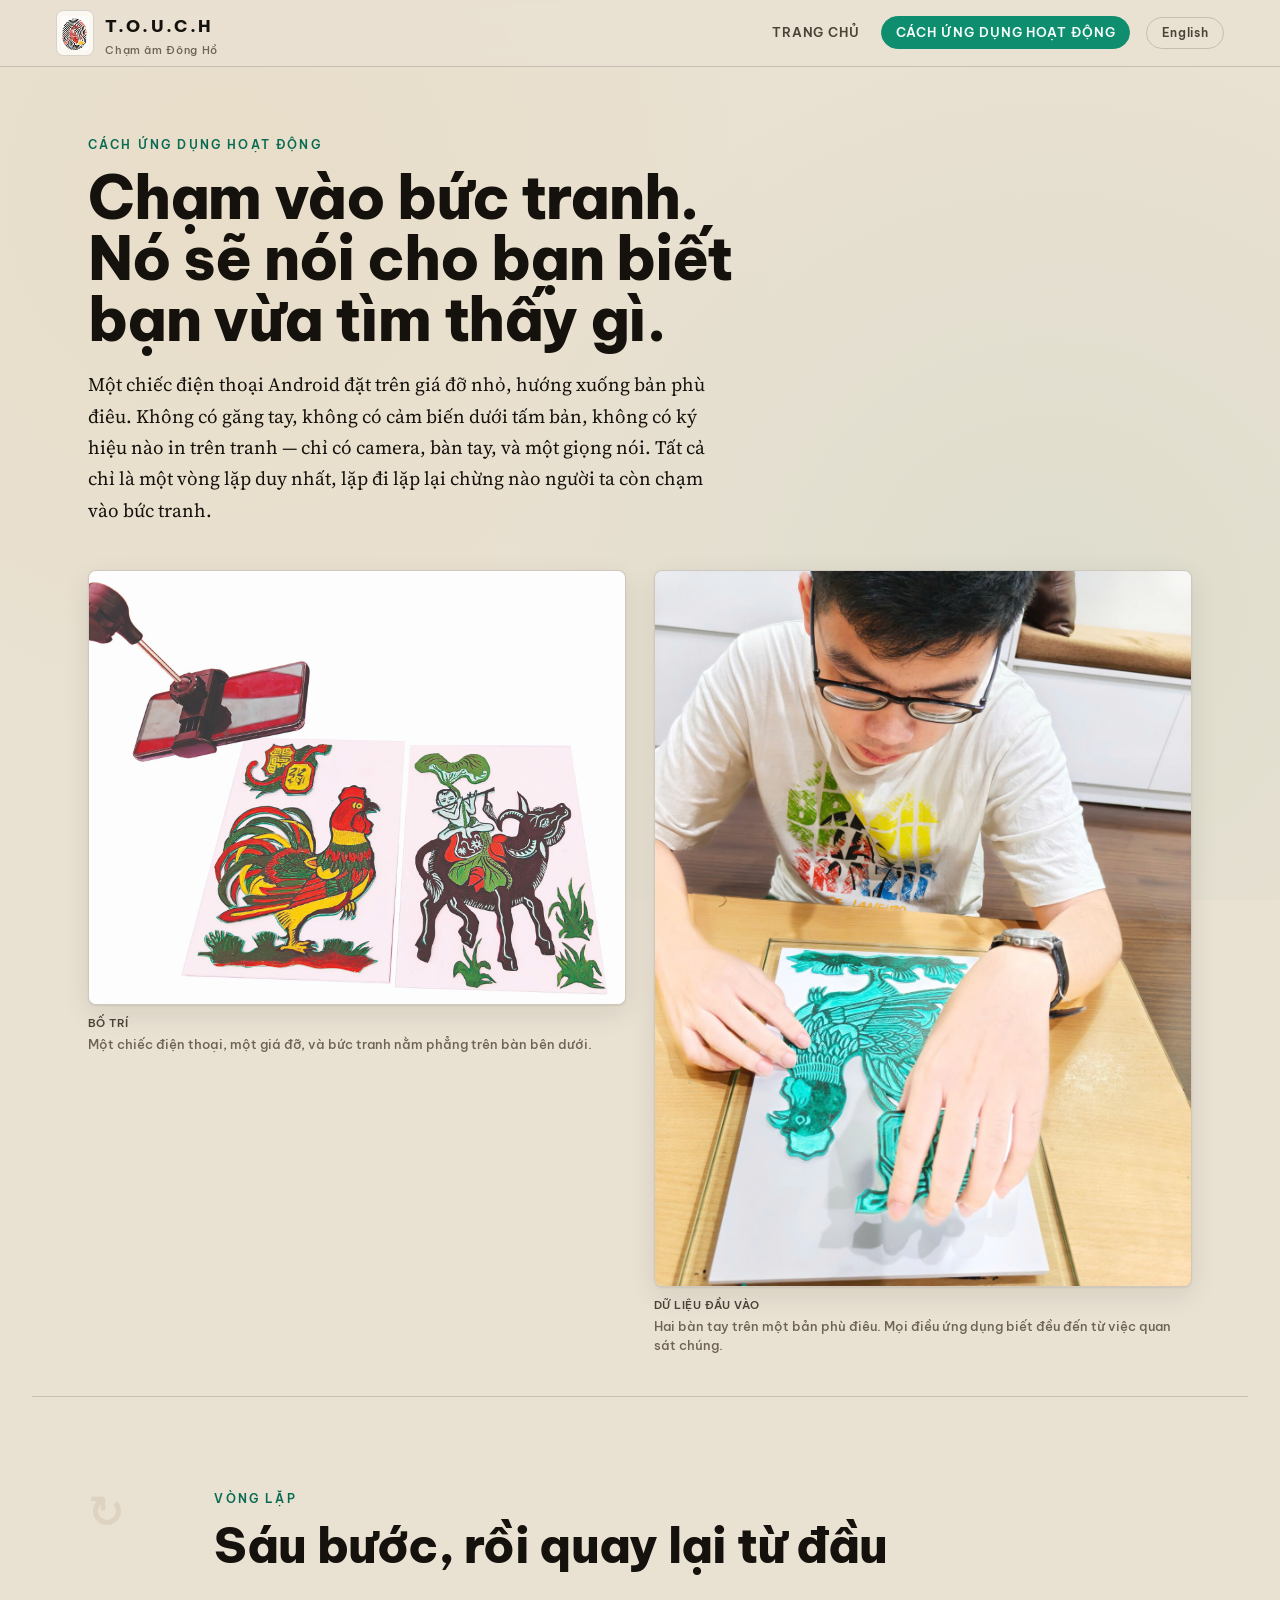
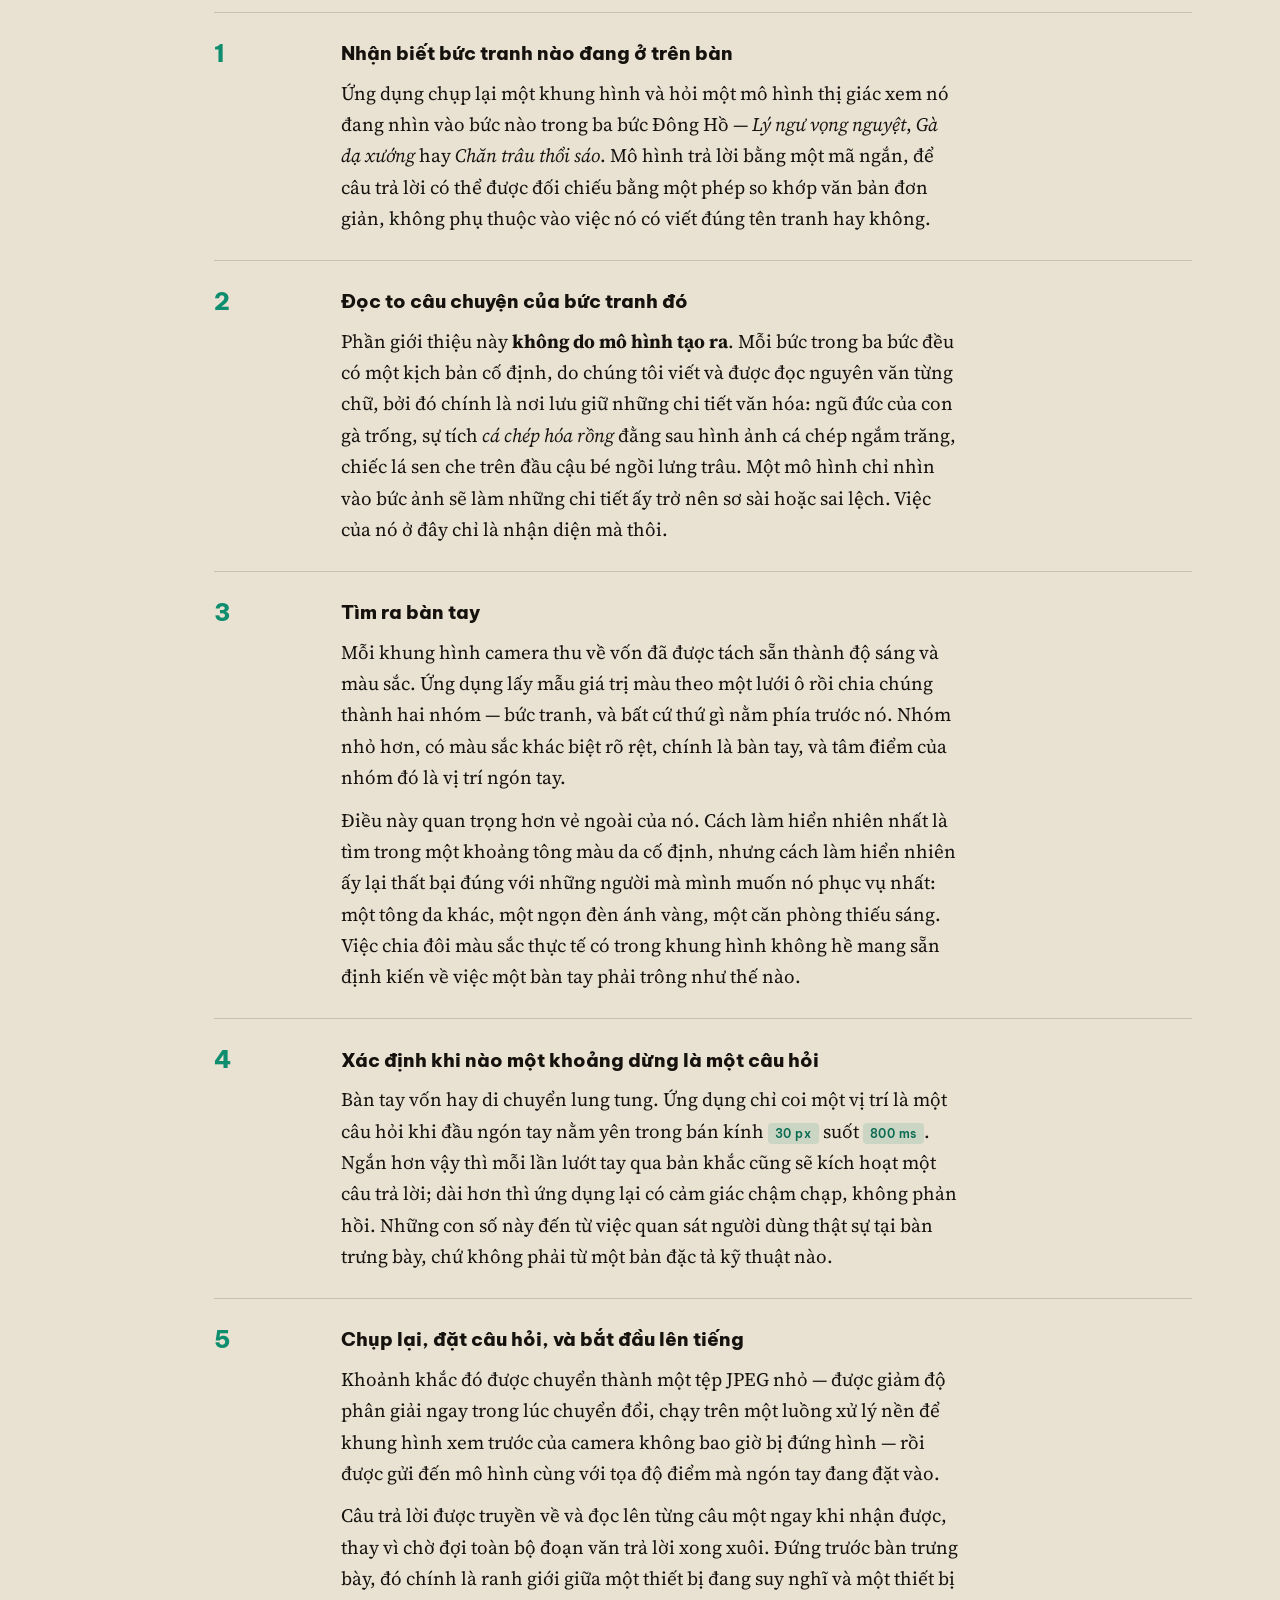
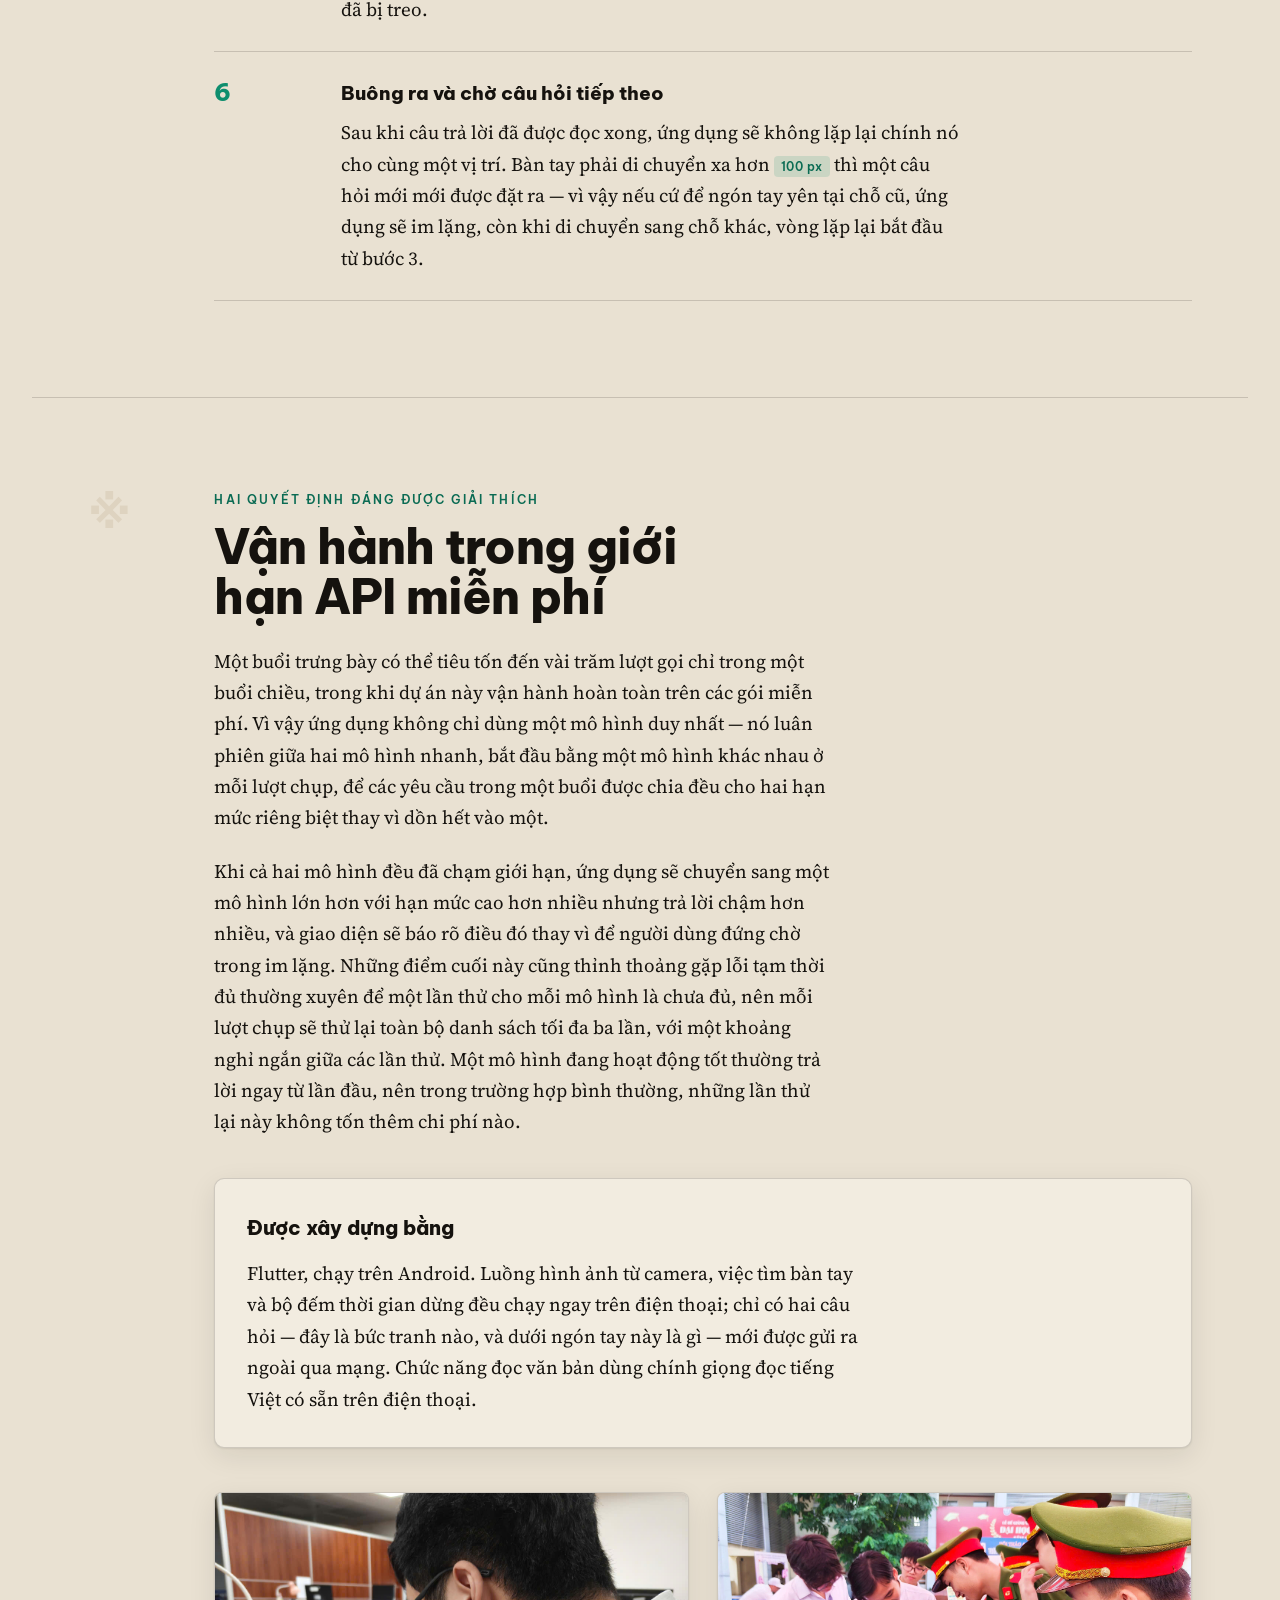
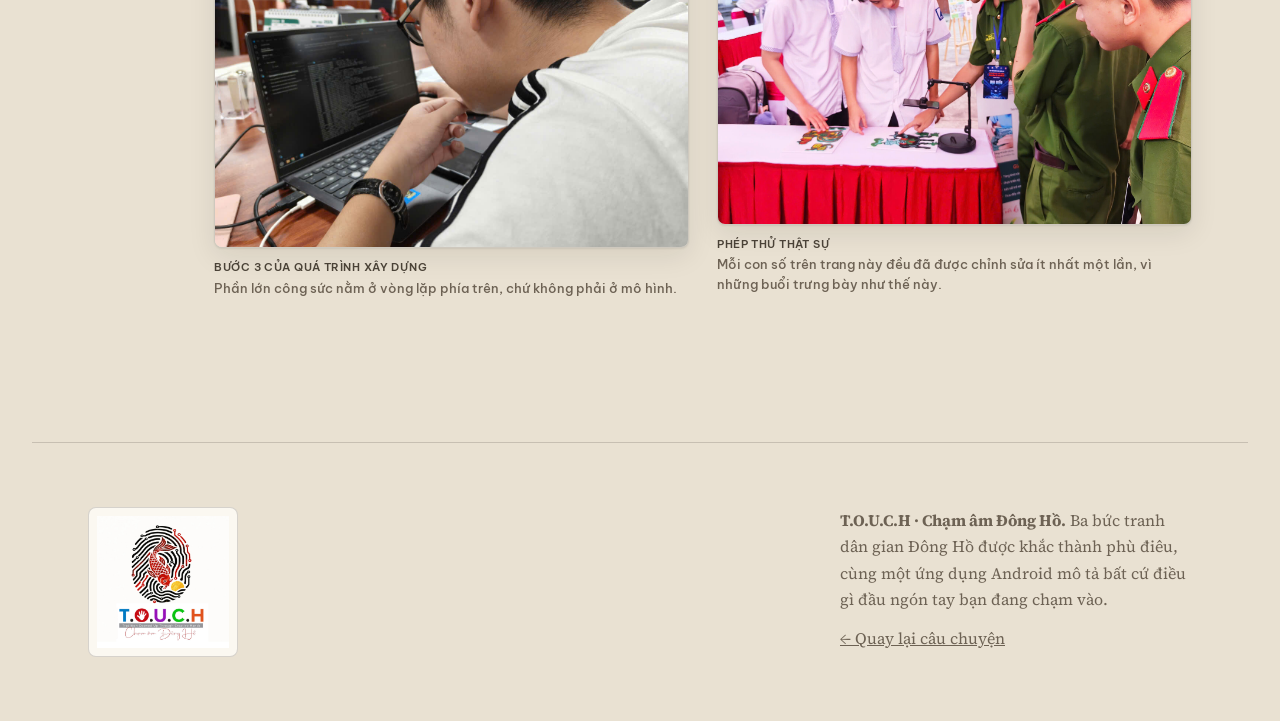
==== how-the-app-works-vi.html @ bf0dd8de "Add Vietnamese version with a language switcher Full Vietnamese translations of both pages (index-vi" ====
<!DOCTYPE html>
<html lang="vi">
<head>
<meta charset="utf-8">
<meta name="viewport" content="width=device-width, initial-scale=1, viewport-fit=cover">
<title>Cách ứng dụng hoạt động</title>
<meta name="description" content="Vòng lặp đứng sau Chạm âm Đông Hồ: tìm bàn tay qua camera, nhận biết khi nào một khoảng dừng là một câu hỏi, và trả lời bằng giọng nói.">
<link rel="icon" href="images/logo-mark.jpg">
<link rel="alternate" hreflang="en" href="how-the-app-works.html">
<link rel="alternate" hreflang="vi" href="how-the-app-works-vi.html">
<link rel="preconnect" href="https://fonts.googleapis.com">
<link rel="preconnect" href="https://fonts.gstatic.com" crossorigin>
<link rel="stylesheet" href="https://fonts.googleapis.com/css2?family=Be+Vietnam+Pro:wght@400;500;600;800&family=Source+Serif+4:opsz,wght@8..60,400;8..60,600&display=swap">
<link rel="stylesheet" href="style.css">
</head>
<body>

<header class="topbar">
  <a class="brand" href="index-vi.html">
    <img src="images/logo-mark.jpg" alt="Logo T.O.U.C.H: hình con cá chép vẽ trong một dấu vân tay">
    <span>
      <span class="brand-name">T.O.U.C.H</span>
      <span class="brand-sub">Chạm âm Đông Hồ</span>
    </span>
  </a>
  <nav class="nav" aria-label="Chính">
    <a href="index-vi.html">Trang chủ</a>
    <a href="how-the-app-works-vi.html" aria-current="page">Cách ứng dụng hoạt động</a>
  </nav>
  <a class="lang-switch" href="how-the-app-works.html" hreflang="en" lang="en">English</a>
</header>

<main>

  <section class="page-head wrap">
    <p class="eyebrow">Cách ứng dụng hoạt động</p>
    <h1>Chạm vào bức tranh. Nó sẽ nói cho bạn biết bạn vừa tìm thấy gì.</h1>
    <div class="prose">
      <p>
        Một chiếc điện thoại Android đặt trên giá đỡ nhỏ, hướng xuống bản phù điêu. Không có găng
        tay, không có cảm biến dưới tấm bản, không có ký hiệu nào in trên tranh — chỉ có camera,
        bàn tay, và một giọng nói. Tất cả chỉ là một vòng lặp duy nhất, lặp đi lặp lại chừng nào
        người ta còn chạm vào bức tranh.
      </p>
    </div>

    <div class="plates plates-2">
      <figure>
        <img src="images/endproduct-1.jpg" alt="Hai bản phù điêu trên bàn, cùng một chiếc điện thoại gắn trên giá đỡ hướng xuống">
        <figcaption><b>Bố trí</b>Một chiếc điện thoại, một giá đỡ, và bức tranh nằm phẳng trên bàn bên dưới.</figcaption>
      </figure>
      <figure>
        <img src="images/step2-2.jpg" alt="Hai bàn tay đặt lên bản phù điêu con gà đã hoàn thiện">
        <figcaption><b>Dữ liệu đầu vào</b>Hai bàn tay trên một bản phù điêu. Mọi điều ứng dụng biết đều đến từ việc quan sát chúng.</figcaption>
      </figure>
    </div>
  </section>

  <section class="chapter wrap">
    <div class="chapter-head">
      <div class="chapter-num">↻</div>
      <div>
        <p class="eyebrow">Vòng lặp</p>
        <h2>Sáu bước, rồi quay lại từ đầu</h2>

        <div class="loop">

          <div class="loop-step">
            <div class="loop-n">1</div>
            <div>
              <h3>Nhận biết bức tranh nào đang ở trên bàn</h3>
              <p>
                Ứng dụng chụp lại một khung hình và hỏi một mô hình thị giác xem nó đang nhìn vào
                bức nào trong ba bức Đông Hồ — <em>Lý ngư vọng nguyệt</em>, <em>Gà dạ xướng</em>
                hay <em>Chăn trâu thổi sáo</em>. Mô hình trả lời bằng một mã ngắn, để câu trả lời
                có thể được đối chiếu bằng một phép so khớp văn bản đơn giản, không phụ thuộc vào
                việc nó có viết đúng tên tranh hay không.
              </p>
            </div>
          </div>

          <div class="loop-step">
            <div class="loop-n">2</div>
            <div>
              <h3>Đọc to câu chuyện của bức tranh đó</h3>
              <p>
                Phần giới thiệu này <strong>không do mô hình tạo ra</strong>. Mỗi bức trong ba bức
                đều có một kịch bản cố định, do chúng tôi viết và được đọc nguyên văn từng chữ, bởi
                đó chính là nơi lưu giữ những chi tiết văn hóa: ngũ đức của con gà trống, sự tích
                <em>cá chép hóa rồng</em> đằng sau hình ảnh cá chép ngắm trăng, chiếc lá sen che
                trên đầu cậu bé ngồi lưng trâu. Một mô hình chỉ nhìn vào bức ảnh sẽ làm những chi
                tiết ấy trở nên sơ sài hoặc sai lệch. Việc của nó ở đây chỉ là nhận diện mà thôi.
              </p>
            </div>
          </div>

          <div class="loop-step">
            <div class="loop-n">3</div>
            <div>
              <h3>Tìm ra bàn tay</h3>
              <p>
                Mỗi khung hình camera thu về vốn đã được tách sẵn thành độ sáng và màu sắc. Ứng
                dụng lấy mẫu giá trị màu theo một lưới ô rồi chia chúng thành hai nhóm — bức tranh,
                và bất cứ thứ gì nằm phía trước nó. Nhóm nhỏ hơn, có màu sắc khác biệt rõ rệt,
                chính là bàn tay, và tâm điểm của nhóm đó là vị trí ngón tay.
              </p>
              <p>
                Điều này quan trọng hơn vẻ ngoài của nó. Cách làm hiển nhiên nhất là tìm trong một
                khoảng tông màu da cố định, nhưng cách làm hiển nhiên ấy lại thất bại đúng với
                những người mà mình muốn nó phục vụ nhất: một tông da khác, một ngọn đèn ánh vàng,
                một căn phòng thiếu sáng. Việc chia đôi màu sắc thực tế có trong khung hình không
                hề mang sẵn định kiến về việc một bàn tay phải trông như thế nào.
              </p>
            </div>
          </div>

          <div class="loop-step">
            <div class="loop-n">4</div>
            <div>
              <h3>Xác định khi nào một khoảng dừng là một câu hỏi</h3>
              <p>
                Bàn tay vốn hay di chuyển lung tung. Ứng dụng chỉ coi một vị trí là một câu hỏi khi
                đầu ngón tay nằm yên trong bán kính <span class="spec">30 px</span> suốt
                <span class="spec">800 ms</span>. Ngắn hơn vậy thì mỗi lần lướt tay qua bản khắc
                cũng sẽ kích hoạt một câu trả lời; dài hơn thì ứng dụng lại có cảm giác chậm chạp,
                không phản hồi. Những con số này đến từ việc quan sát người dùng thật sự tại bàn
                trưng bày, chứ không phải từ một bản đặc tả kỹ thuật nào.
              </p>
            </div>
          </div>

          <div class="loop-step">
            <div class="loop-n">5</div>
            <div>
              <h3>Chụp lại, đặt câu hỏi, và bắt đầu lên tiếng</h3>
              <p>
                Khoảnh khắc đó được chuyển thành một tệp JPEG nhỏ — được giảm độ phân giải ngay
                trong lúc chuyển đổi, chạy trên một luồng xử lý nền để khung hình xem trước của
                camera không bao giờ bị đứng hình — rồi được gửi đến mô hình cùng với tọa độ điểm
                mà ngón tay đang đặt vào.
              </p>
              <p>
                Câu trả lời được truyền về và đọc lên từng câu một ngay khi nhận được, thay vì chờ
                đợi toàn bộ đoạn văn trả lời xong xuôi. Đứng trước bàn trưng bày, đó chính là ranh
                giới giữa một thiết bị đang suy nghĩ và một thiết bị đã bị treo.
              </p>
            </div>
          </div>

          <div class="loop-step">
            <div class="loop-n">6</div>
            <div>
              <h3>Buông ra và chờ câu hỏi tiếp theo</h3>
              <p>
                Sau khi câu trả lời đã được đọc xong, ứng dụng sẽ không lặp lại chính nó cho cùng
                một vị trí. Bàn tay phải di chuyển xa hơn <span class="spec">100 px</span> thì một
                câu hỏi mới mới được đặt ra — vì vậy nếu cứ để ngón tay yên tại chỗ cũ, ứng dụng sẽ
                im lặng, còn khi di chuyển sang chỗ khác, vòng lặp lại bắt đầu từ bước 3.
              </p>
            </div>
          </div>

        </div>
      </div>
    </div>
  </section>

  <section class="chapter wrap">
    <div class="chapter-head">
      <div class="chapter-num">※</div>
      <div>
        <p class="eyebrow">Hai quyết định đáng được giải thích</p>
        <h2>Vận hành trong giới hạn API miễn phí</h2>

        <div class="prose">
          <p>
            Một buổi trưng bày có thể tiêu tốn đến vài trăm lượt gọi chỉ trong một buổi chiều,
            trong khi dự án này vận hành hoàn toàn trên các gói miễn phí. Vì vậy ứng dụng không chỉ
            dùng một mô hình duy nhất — nó luân phiên giữa hai mô hình nhanh, bắt đầu bằng một mô
            hình khác nhau ở mỗi lượt chụp, để các yêu cầu trong một buổi được chia đều cho hai hạn
            mức riêng biệt thay vì dồn hết vào một.
          </p>
          <p>
            Khi cả hai mô hình đều đã chạm giới hạn, ứng dụng sẽ chuyển sang một mô hình lớn hơn
            với hạn mức cao hơn nhiều nhưng trả lời chậm hơn nhiều, và giao diện sẽ báo rõ điều đó
            thay vì để người dùng đứng chờ trong im lặng. Những điểm cuối này cũng thỉnh thoảng gặp
            lỗi tạm thời đủ thường xuyên để một lần thử cho mỗi mô hình là chưa đủ, nên mỗi lượt
            chụp sẽ thử lại toàn bộ danh sách tối đa ba lần, với một khoảng nghỉ ngắn giữa các lần
            thử. Một mô hình đang hoạt động tốt thường trả lời ngay từ lần đầu, nên trong trường
            hợp bình thường, những lần thử lại này không tốn thêm chi phí nào.
          </p>
        </div>

        <div class="card">
          <h3>Được xây dựng bằng</h3>
          <div class="prose">
            <p>
              Flutter, chạy trên Android. Luồng hình ảnh từ camera, việc tìm bàn tay và bộ đếm thời
              gian dừng đều chạy ngay trên điện thoại; chỉ có hai câu hỏi — đây là bức tranh nào, và
              dưới ngón tay này là gì — mới được gửi ra ngoài qua mạng. Chức năng đọc văn bản dùng
              chính giọng đọc tiếng Việt có sẵn trên điện thoại.
            </p>
          </div>
        </div>

        <div class="plates plates-2">
          <figure>
            <img src="images/coding.jpg" alt="Làm việc trên mã nguồn ứng dụng bằng máy tính xách tay">
            <figcaption><b>Bước 3 của quá trình xây dựng</b>Phần lớn công sức nằm ở vòng lặp phía trên, chứ không phải ở mô hình.</figcaption>
          </figure>
          <figure>
            <img src="images/endproduct-2.jpg" alt="Khách tham quan tại bàn trưng bày đang chỉ vào một bản phù điêu dưới giá đỡ điện thoại">
            <figcaption><b>Phép thử thật sự</b>Mỗi con số trên trang này đều đã được chỉnh sửa ít nhất một lần, vì những buổi trưng bày như thế này.</figcaption>
          </figure>
        </div>

      </div>
    </div>
  </section>

</main>

<footer class="foot wrap">
  <div class="foot-grid">
    <img src="images/logo-full.jpg" alt="T.O.U.C.H — Tradition Opened Up Through Creative Hands — Chạm âm Đông Hồ">
    <div>
      <p>
        <strong>T.O.U.C.H · Chạm âm Đông Hồ.</strong> Ba bức tranh dân gian Đông Hồ được khắc
        thành phù điêu, cùng một ứng dụng Android mô tả bất cứ điều gì đầu ngón tay bạn đang
        chạm vào.
      </p>
      <p>
        <a href="index-vi.html">← Quay lại câu chuyện</a>
      </p>
    </div>
  </div>
</footer>

</body>
</html>
---- style.css ----
/* T.O.U.C.H — Chạm âm Đông Hồ
   Palette taken from the materials of Đông Hồ printmaking: điệp (crushed
   seashell) paper, than lá tre (burnt bamboo-leaf black), sỏi son (red
   stone), hoa hòe (sophora yellow) — plus the lino green of the carving
   plates in the project's own photographs, which carries the accent. */

:root {
  color-scheme: light;

  --paper:      #e9e1d2;  /* giấy điệp */
  --paper-rais: #f2ece0;  /* raised surface, cards */
  --paper-deep: #ded3c0;  /* recessed, rules */
  --ink:        #15120e;  /* than lá tre */
  --ink-soft:   #4a4237;
  --muted:      #6d6254;
  --khac:       #0e8e6e;  /* carving-plate green — the accent */
  --khac-deep:  #0a6b53;
  --son:        #b3382b;  /* sỏi son */
  --hoe:        #ce9a1f;  /* hoa hòe */
  --rule:       rgba(21, 18, 14, .16);
  --shadow:     0 1px 2px rgba(21, 18, 14, .07), 0 8px 28px rgba(21, 18, 14, .09);

  --display: "Be Vietnam Pro", "Segoe UI", system-ui, sans-serif;
  --body: "Source Serif 4", Georgia, "Times New Roman", serif;

  --measure: 62ch;
  --gutter: clamp(1rem, 5vw, 3.5rem);
}

@media (prefers-color-scheme: dark) {
  :root:not([data-theme="light"]) {
    color-scheme: dark;
    --paper:      #16140f;
    --paper-rais: #211e17;
    --paper-deep: #3b3426;
    --ink:        #ece4d3;
    --ink-soft:   #c4bba8;
    --muted:      #9a9080;
    --khac:       #3fc59e;
    --khac-deep:  #6fdcbb;
    --son:        #e2705f;
    --hoe:        #e8bb4e;
    --rule:       rgba(236, 228, 211, .18);
    --shadow:     0 1px 2px rgba(0, 0, 0, .5), 0 10px 30px rgba(0, 0, 0, .45);
  }
}

:root[data-theme="dark"] {
  color-scheme: dark;
  --paper:      #16140f;
  --paper-rais: #211e17;
  --paper-deep: #3b3426;
  --ink:        #ece4d3;
  --ink-soft:   #c4bba8;
  --muted:      #9a9080;
  --khac:       #3fc59e;
  --khac-deep:  #6fdcbb;
  --son:        #e2705f;
  --hoe:        #e8bb4e;
  --rule:       rgba(236, 228, 211, .18);
  --shadow:     0 1px 2px rgba(0, 0, 0, .5), 0 10px 30px rgba(0, 0, 0, .45);
}

* { box-sizing: border-box; }

html { -webkit-text-size-adjust: 100%; scroll-behavior: smooth; }
@media (prefers-reduced-motion: reduce) {
  html { scroll-behavior: auto; }
  *, *::before, *::after { animation-duration: .01ms !important; transition-duration: .01ms !important; }
}

body {
  margin: 0;
  background: var(--paper);
  color: var(--ink);
  font: 400 1.1875rem/1.65 var(--body);
  /* faint speckle, the way điệp paper catches light */
  background-image:
    radial-gradient(circle at 18% 22%, rgba(206, 154, 31, .05), transparent 45%),
    radial-gradient(circle at 82% 68%, rgba(14, 142, 110, .05), transparent 48%);
  background-attachment: fixed;
}

img { max-width: 100%; display: block; }

a { color: inherit; }

:is(a, button, [tabindex]):focus-visible {
  outline: 2px solid var(--khac);
  outline-offset: 3px;
  border-radius: 2px;
}

/* ───────────────────────── top bar ───────────────────────── */

.topbar {
  position: sticky;
  top: env(safe-area-inset-top, 0px);
  z-index: 50;
  display: flex;
  align-items: center;
  gap: 1rem;
  flex-wrap: wrap;
  padding: .6rem var(--gutter);
  background: color-mix(in srgb, var(--paper) 88%, transparent);
  backdrop-filter: blur(10px);
  border-bottom: 1px solid var(--rule);
}

.brand {
  display: flex;
  align-items: center;
  gap: .7rem;
  text-decoration: none;
  margin-right: auto;
}

/* The mark is printed artwork on a pale ground, so it keeps its own white
   chip in both themes rather than disappearing into a dark page. */
.brand img {
  width: 38px;
  height: 46px;
  object-fit: contain;
  background: #fbf8f1;
  border: 1px solid var(--rule);
  border-radius: 7px;
  padding: 3px 4px;
}

.brand-name {
  font: 800 1.0625rem/1 var(--display);
  letter-spacing: .14em;
  color: var(--ink);
}

.brand-sub {
  display: block;
  margin-top: .25rem;
  font: 500 .6875rem/1 var(--display);
  letter-spacing: .06em;
  color: var(--muted);
}

.nav {
  display: flex;
  gap: .4rem;
  flex-wrap: wrap;
}

.nav a {
  font: 600 .8125rem/1 var(--display);
  letter-spacing: .07em;
  text-transform: uppercase;
  text-decoration: none;
  color: var(--ink-soft);
  padding: .55rem .85rem;
  border: 1px solid transparent;
  border-radius: 999px;
  transition: background-color .18s, color .18s, border-color .18s;
}

.nav a:hover { background: var(--paper-rais); border-color: var(--rule); color: var(--ink); }

.nav a[aria-current="page"] {
  background: var(--khac);
  border-color: var(--khac);
  color: #f6fffb;
}

:root[data-theme="dark"] .nav a[aria-current="page"],
:root:not([data-theme="light"]) .nav a[aria-current="page"] { color: #10251f; }

@media (prefers-color-scheme: light) {
  :root:not([data-theme="dark"]) .nav a[aria-current="page"] { color: #f6fffb; }
}

.lang-switch {
  font: 600 .75rem/1 var(--display);
  letter-spacing: .06em;
  text-decoration: none;
  color: var(--ink-soft);
  border: 1px solid var(--rule);
  border-radius: 999px;
  padding: .55rem .9rem;
  white-space: nowrap;
  transition: border-color .18s, color .18s, background-color .18s;
}

.lang-switch:hover { border-color: var(--khac); color: var(--khac-deep); background: var(--paper-rais); }

/* ───────────────────────── shell ───────────────────────── */

.wrap {
  max-width: 76rem;
  margin: 0 auto;
  padding-inline: var(--gutter);
}

.eyebrow {
  font: 600 .75rem/1 var(--display);
  letter-spacing: .18em;
  text-transform: uppercase;
  color: var(--khac-deep);
  margin: 0 0 1rem;
}

h1, h2, h3 { font-family: var(--display); text-wrap: balance; }

/* ───────────────────────── hero ───────────────────────── */

.hero { padding-block: clamp(2.5rem, 7vw, 5rem) clamp(2rem, 5vw, 3.5rem); }

.hero-grid {
  display: grid;
  grid-template-columns: minmax(0, 1fr) minmax(0, 24rem);
  gap: clamp(2rem, 5vw, 4rem);
  align-items: center;
}

.hero h1 {
  font-weight: 800;
  font-size: clamp(2.6rem, 8vw, 5rem);
  line-height: .98;
  letter-spacing: -.02em;
  margin: 0 0 1.1rem;
}

.hero h1 .fish { color: var(--son); }

.hero-tag {
  font: 600 .875rem/1.5 var(--display);
  letter-spacing: .1em;
  text-transform: uppercase;
  color: var(--muted);
  margin: 0 0 1.6rem;
}

.hero-lede {
  max-width: 34ch;
  font-size: 1.3125rem;
  line-height: 1.55;
  color: var(--ink-soft);
  margin: 0 0 1.8rem;
}

.hero-lede strong { color: var(--ink); font-weight: 600; }

.hero-links { display: flex; gap: .7rem; flex-wrap: wrap; }

.btn {
  font: 600 .8125rem/1 var(--display);
  letter-spacing: .08em;
  text-transform: uppercase;
  text-decoration: none;
  padding: .85rem 1.3rem;
  border-radius: 999px;
  border: 1px solid var(--ink);
  color: var(--ink);
  background: transparent;
  cursor: pointer;
  transition: background-color .18s, color .18s;
}

.btn:hover { background: var(--ink); color: var(--paper); }

.btn-solid { background: var(--khac); border-color: var(--khac); color: #f6fffb; }
.btn-solid:hover { background: var(--khac-deep); border-color: var(--khac-deep); color: #f6fffb; }

/* ─────────────────── pointing demo (hero) ─────────────────── */

.demo { margin: 0; }

.demo-plate {
  position: relative;
  background: #fbf8f1;
  border: 1px solid var(--rule);
  border-radius: 10px;
  box-shadow: var(--shadow);
  overflow: hidden;
  touch-action: pan-y;
  cursor: crosshair;
}

.demo-plate img { width: 100%; }

.fingertip {
  position: absolute;
  width: 112px;
  height: 112px;
  margin: -56px 0 0 -56px;
  border-radius: 50%;
  border: 2px solid var(--khac);
  background: radial-gradient(circle, rgba(14, 142, 110, .16), rgba(14, 142, 110, 0) 70%);
  pointer-events: none;
  opacity: 0;
  transition: opacity .2s;
}

.demo-plate.is-active .fingertip { opacity: 1; }

.demo-readout {
  margin-top: .75rem;
  border: 1px solid var(--rule);
  border-left: 3px solid var(--khac);
  border-radius: 8px;
  background: var(--paper-rais);
  padding: .9rem 1.05rem;
  min-height: 9.5rem;
}

.demo-label {
  font: 600 .6875rem/1 var(--display);
  letter-spacing: .16em;
  text-transform: uppercase;
  color: var(--khac-deep);
  margin: 0 0 .5rem;
}

.demo-vi { font-size: 1rem; line-height: 1.5; margin: 0 0 .4rem; }
.demo-en { font-size: .9375rem; line-height: 1.5; color: var(--muted); margin: 0; }

.demo-speak {
  margin-top: .75rem;
  font: 600 .6875rem/1 var(--display);
  letter-spacing: .1em;
  text-transform: uppercase;
  background: transparent;
  color: var(--ink-soft);
  border: 1px solid var(--rule);
  border-radius: 999px;
  padding: .5rem .9rem;
  cursor: pointer;
}

.demo-speak:hover { border-color: var(--khac); color: var(--khac-deep); }

/* ───────────────────────── chapters ───────────────────────── */

.chapter {
  padding-block: clamp(3rem, 8vw, 6rem);
  border-top: 1px solid var(--rule);
}

.chapter-head {
  display: grid;
  grid-template-columns: 5.5rem minmax(0, 1fr);
  gap: clamp(1rem, 3vw, 2.5rem);
  align-items: start;
}

.chapter-num {
  font: 800 2.75rem/.85 var(--display);
  color: var(--paper-deep);
  letter-spacing: -.03em;
  font-variant-numeric: tabular-nums;
}

.chapter h2 {
  font-weight: 800;
  font-size: clamp(1.9rem, 4.6vw, 3rem);
  line-height: 1.06;
  letter-spacing: -.015em;
  margin: 0 0 1.4rem;
  max-width: 20ch;
}

.prose { max-width: var(--measure); }
.prose > * { margin: 0; }
.prose > * + * { margin-top: 1.15em; }
.prose strong { font-weight: 600; }

.prose .vi {
  font-family: var(--display);
  font-weight: 500;
  font-size: .9375rem;
  color: var(--muted);
  letter-spacing: .01em;
}

.pull {
  border-left: 3px solid var(--son);
  padding-left: 1.2rem;
  font-size: 1.3125rem;
  line-height: 1.45;
  color: var(--ink);
}

.pull cite {
  display: block;
  margin-top: .6rem;
  font: 600 .75rem/1.4 var(--display);
  letter-spacing: .12em;
  text-transform: uppercase;
  color: var(--muted);
  font-style: normal;
}

/* ───────────────────────── figures ───────────────────────── */

.plates {
  display: grid;
  gap: clamp(1rem, 2.5vw, 1.75rem);
  margin: clamp(1.75rem, 4vw, 2.75rem) 0 0;
}

.plates-2 { grid-template-columns: repeat(2, minmax(0, 1fr)); }
.plates-3 { grid-template-columns: repeat(3, minmax(0, 1fr)); }

figure { margin: 0; }

figure img {
  width: 100%;
  border-radius: 8px;
  border: 1px solid var(--rule);
  background: var(--paper-rais);
  box-shadow: var(--shadow);
}

figcaption {
  margin-top: .65rem;
  font: 500 .8125rem/1.5 var(--display);
  color: var(--muted);
}

figcaption b {
  font-weight: 600;
  color: var(--ink-soft);
  letter-spacing: .04em;
  text-transform: uppercase;
  font-size: .6875rem;
  display: block;
  margin-bottom: .2rem;
}

.ph { position: relative; }

.ph::after {
  content: "Ảnh tạm · placeholder";
  position: absolute;
  top: .7rem;
  left: .7rem;
  font: 600 .625rem/1 var(--display);
  letter-spacing: .12em;
  text-transform: uppercase;
  background: var(--hoe);
  color: #211a04;
  padding: .45rem .6rem;
  border-radius: 4px;
}

/* ───────────────────────── steps ───────────────────────── */

.steps {
  display: grid;
  gap: clamp(2rem, 5vw, 3.25rem);
  margin-top: clamp(2rem, 5vw, 3rem);
  counter-reset: step;
}

.step {
  display: grid;
  grid-template-columns: 5.5rem minmax(0, 1fr);
  gap: clamp(1rem, 3vw, 2.5rem);
  align-items: start;
}

.step-tag {
  font: 600 .6875rem/1.4 var(--display);
  letter-spacing: .14em;
  text-transform: uppercase;
  color: var(--khac-deep);
  padding-top: .45rem;
  border-top: 2px solid var(--khac);
}

.step h3 {
  font-weight: 800;
  font-size: 1.5rem;
  line-height: 1.15;
  margin: 0 0 .8rem;
}

/* ───────────────────────── note card ───────────────────────── */

.card {
  margin-top: clamp(1.75rem, 4vw, 2.5rem);
  background: var(--paper-rais);
  border: 1px solid var(--rule);
  border-radius: 10px;
  padding: clamp(1.25rem, 3vw, 2rem);
  box-shadow: var(--shadow);
}

.card h3 {
  font-weight: 800;
  font-size: 1.25rem;
  margin: 0 0 .9rem;
}

.card-flag {
  display: inline-block;
  font: 600 .625rem/1 var(--display);
  letter-spacing: .14em;
  text-transform: uppercase;
  color: #211a04;
  background: var(--hoe);
  padding: .4rem .6rem;
  border-radius: 4px;
  margin-bottom: 1rem;
}

/* ───────────────────────── how it works ───────────────────────── */

.page-head { padding-block: clamp(2.5rem, 7vw, 4.5rem) clamp(1.5rem, 4vw, 2.5rem); }

.page-head h1 {
  font-weight: 800;
  font-size: clamp(2.2rem, 6.5vw, 3.75rem);
  line-height: 1.02;
  letter-spacing: -.02em;
  margin: 0 0 1.2rem;
  max-width: 18ch;
}

.loop { display: grid; gap: 0; margin-top: clamp(1.5rem, 4vw, 2.5rem); }

.loop-step {
  display: grid;
  grid-template-columns: 5.5rem minmax(0, 1fr);
  gap: clamp(1rem, 3vw, 2.5rem);
  padding-block: 1.6rem;
  border-top: 1px solid var(--rule);
}

.loop-step:last-child { border-bottom: 1px solid var(--rule); }

.loop-n {
  font: 800 1.5rem/1 var(--display);
  color: var(--khac);
  font-variant-numeric: tabular-nums;
  padding-top: .15rem;
}

.loop-step h3 { font-weight: 800; font-size: 1.1875rem; margin: 0 0 .5rem; }
.loop-step p { margin: 0; max-width: var(--measure); }
.loop-step p + p { margin-top: .7rem; }

.spec {
  display: inline-block;
  font: 600 .75rem/1 var(--display);
  letter-spacing: .04em;
  color: var(--khac-deep);
  background: color-mix(in srgb, var(--khac) 14%, transparent);
  border-radius: 4px;
  padding: .3rem .45rem;
  white-space: nowrap;
}

/* ───────────────────────── footer ───────────────────────── */

.foot {
  border-top: 1px solid var(--rule);
  padding-block: clamp(2.5rem, 6vw, 4rem);
  margin-top: clamp(2rem, 5vw, 3rem);
}

.foot-grid {
  display: flex;
  gap: 2rem;
  flex-wrap: wrap;
  align-items: flex-start;
  justify-content: space-between;
}

.foot img {
  width: 150px;
  background: #fbf8f1;
  border: 1px solid var(--rule);
  border-radius: 8px;
  padding: .5rem;
}

.foot p {
  margin: 0;
  max-width: 44ch;
  font-size: 1rem;
  color: var(--muted);
}

.foot p + p { margin-top: .8rem; }

/* ───────────────────────── narrow ───────────────────────── */

@media (max-width: 900px) {
  .hero-grid { grid-template-columns: minmax(0, 1fr); }
  .plates-3 { grid-template-columns: repeat(2, minmax(0, 1fr)); }
}

@media (max-width: 640px) {
  body { font-size: 1.0625rem; }
  .chapter-head, .step, .loop-step { grid-template-columns: minmax(0, 1fr); gap: .9rem; }
  .chapter-num { font-size: 2rem; }
  .step-tag { display: inline-block; }
  .plates-2, .plates-3 { grid-template-columns: minmax(0, 1fr); }
  .brand-sub { display: none; }
  .nav a { padding: .5rem .7rem; font-size: .75rem; }
  .lang-switch { padding: .5rem .7rem; font-size: .75rem; }
}
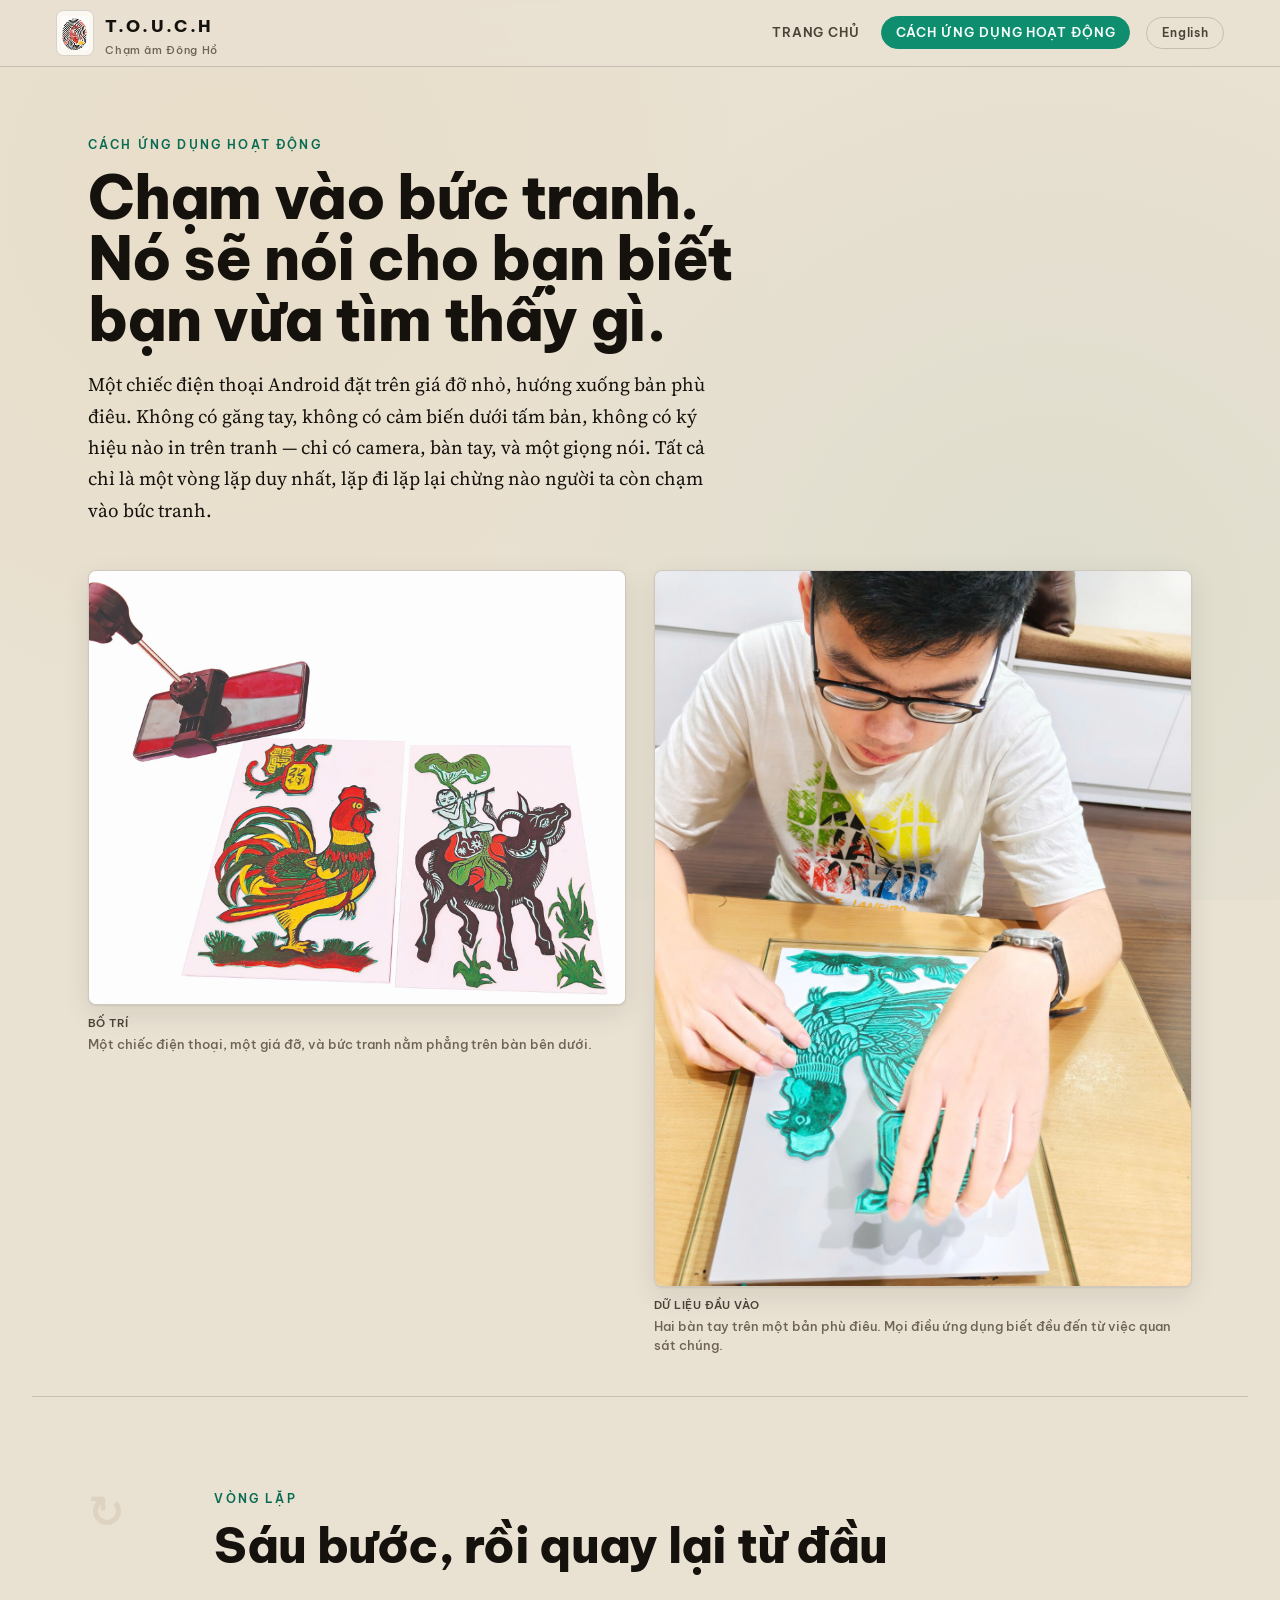
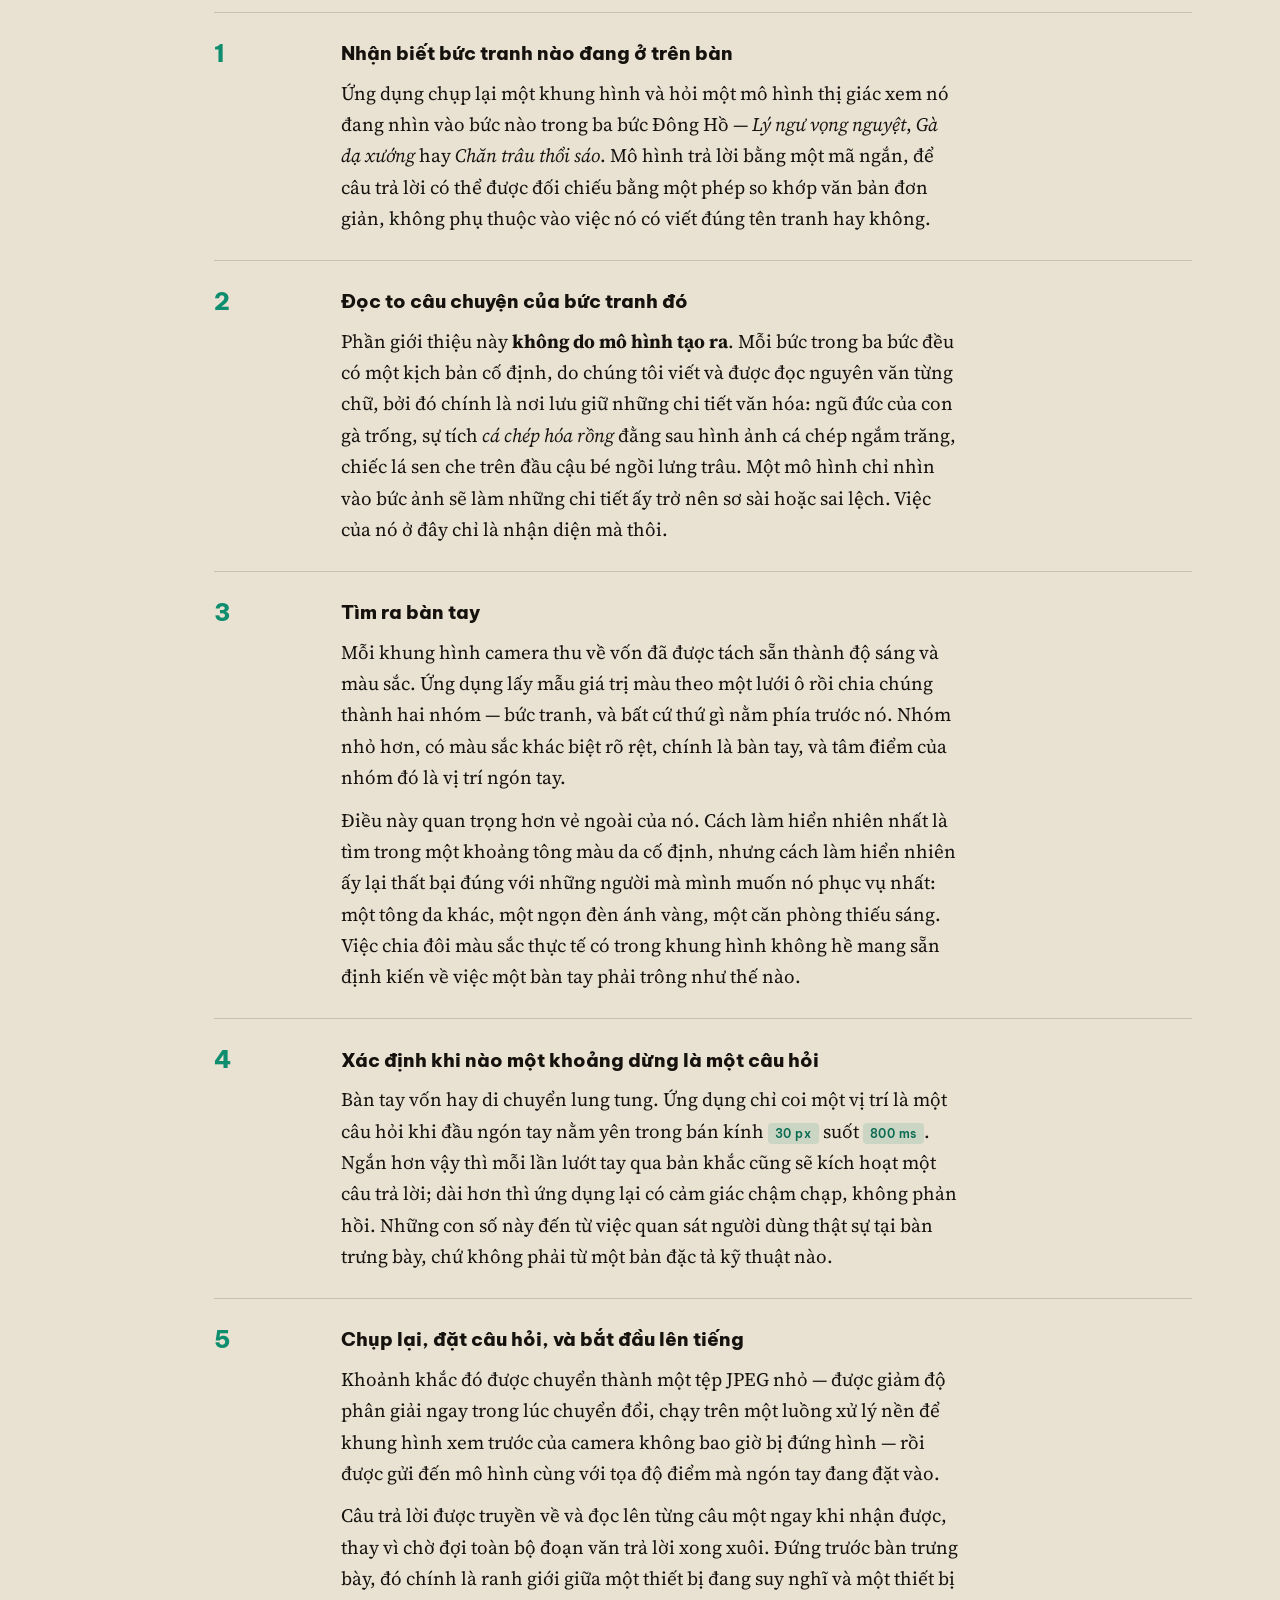
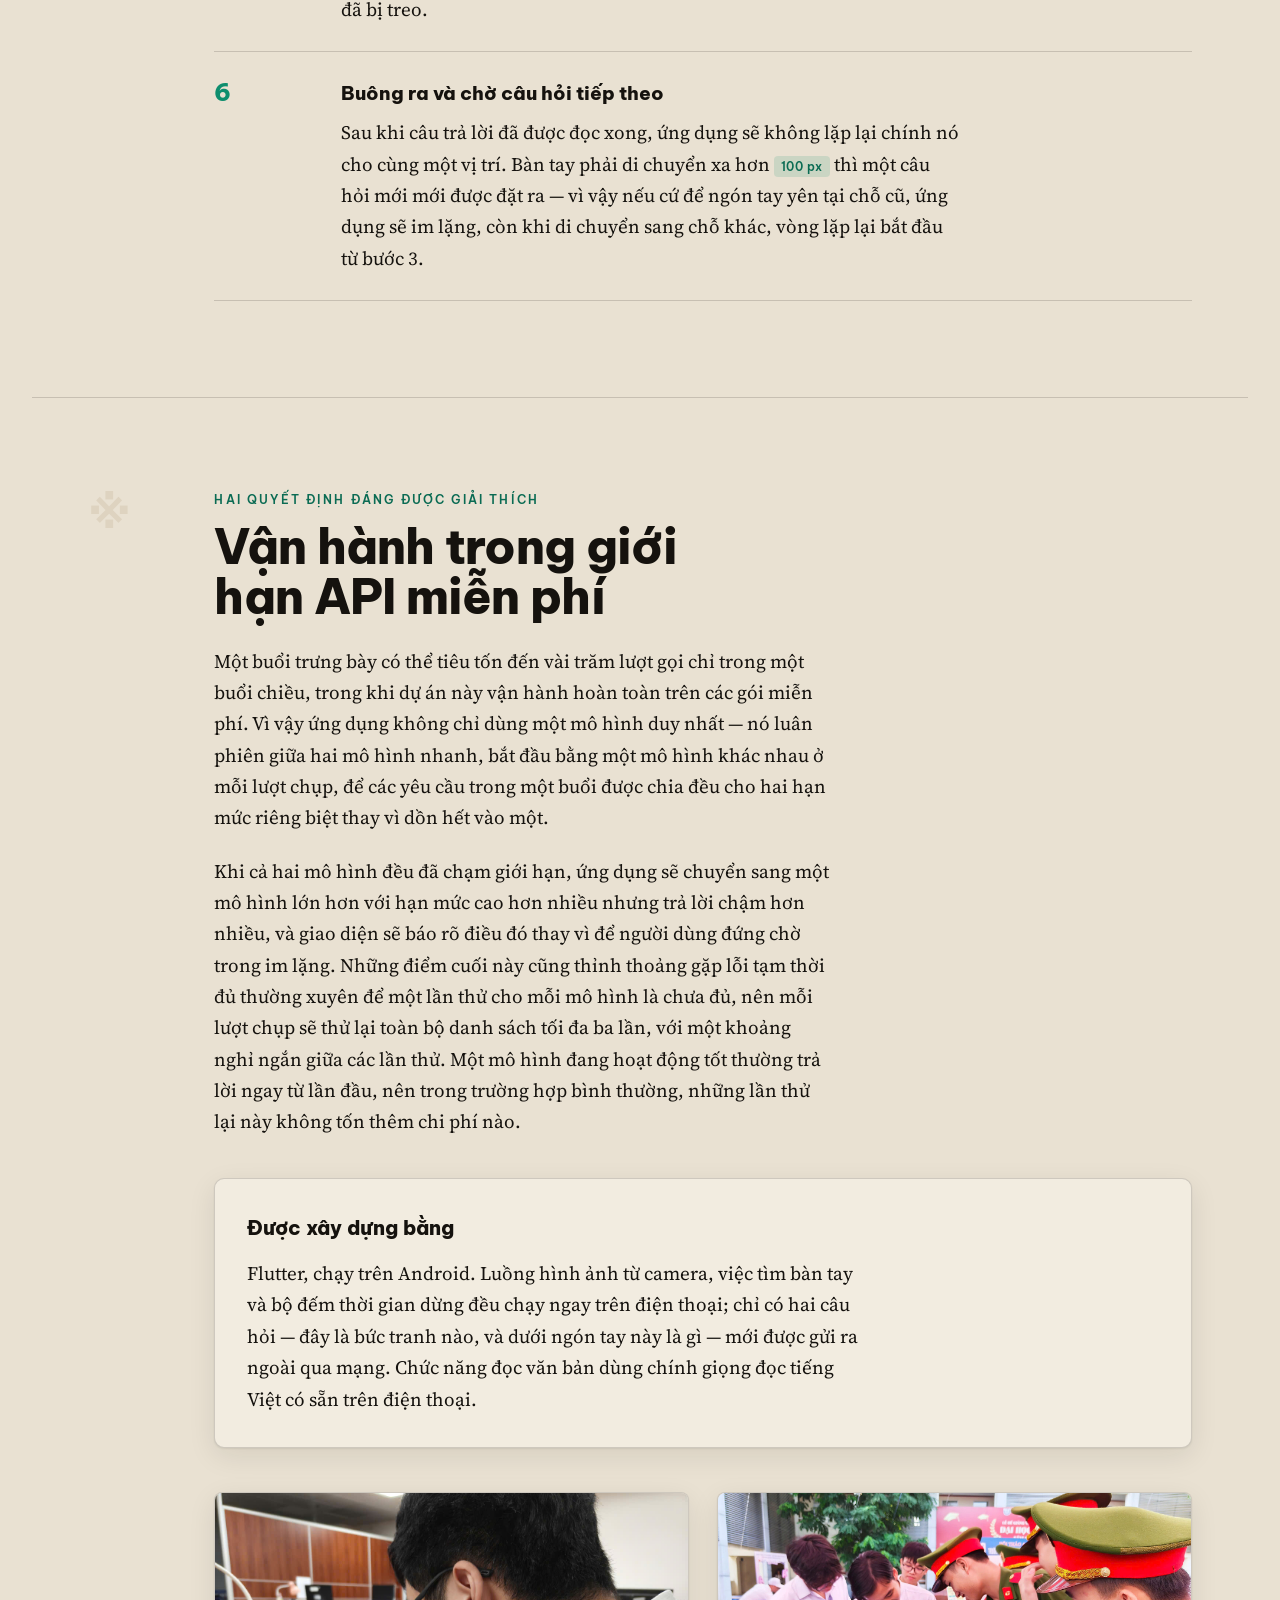
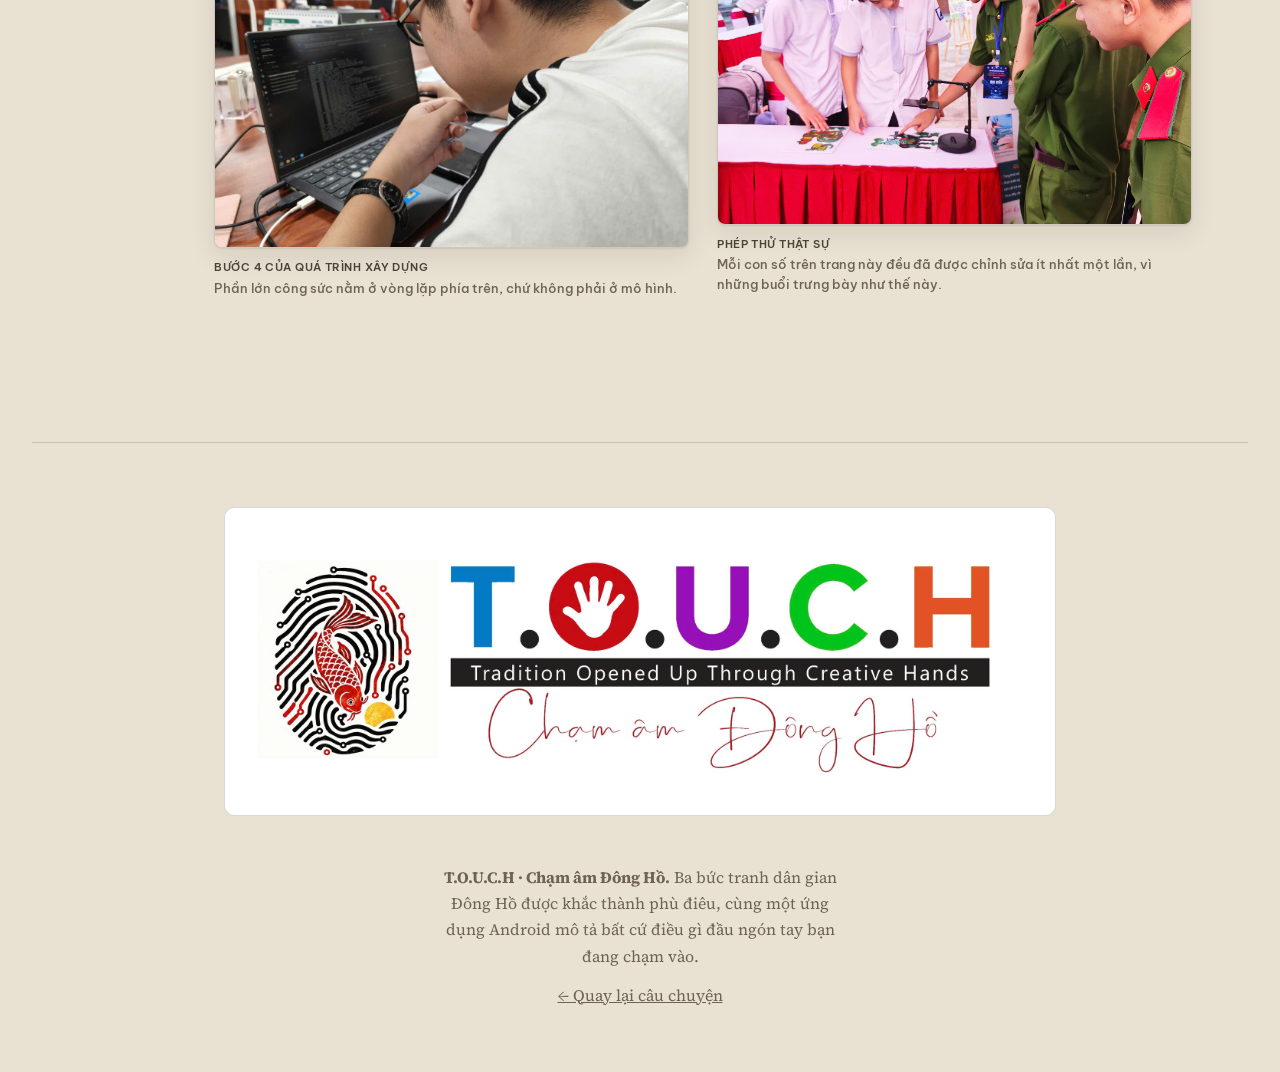
==== commit 1d91c05c: "Add painting step, the carp painting, and the banner footer Painting gets its own step (Step 3) with" ====
--- a/how-the-app-works-vi.html
+++ b/how-the-app-works-vi.html
@@ -206,7 +206,7 @@
         <div class="plates plates-2">
           <figure>
             <img src="images/coding.jpg" alt="Làm việc trên mã nguồn ứng dụng bằng máy tính xách tay">
-            <figcaption><b>Bước 3 của quá trình xây dựng</b>Phần lớn công sức nằm ở vòng lặp phía trên, chứ không phải ở mô hình.</figcaption>
+            <figcaption><b>Bước 4 của quá trình xây dựng</b>Phần lớn công sức nằm ở vòng lặp phía trên, chứ không phải ở mô hình.</figcaption>
           </figure>
           <figure>
             <img src="images/endproduct-2.jpg" alt="Khách tham quan tại bàn trưng bày đang chỉ vào một bản phù điêu dưới giá đỡ điện thoại">
@@ -221,8 +221,8 @@
 </main>
 
 <footer class="foot wrap">
+  <img class="foot-banner" src="images/banner.jpg" alt="T.O.U.C.H — Tradition Opened Up Through Creative Hands — Chạm âm Đông Hồ">
   <div class="foot-grid">
-    <img src="images/logo-full.jpg" alt="T.O.U.C.H — Tradition Opened Up Through Creative Hands — Chạm âm Đông Hồ">
     <div>
       <p>
         <strong>T.O.U.C.H · Chạm âm Đông Hồ.</strong> Ba bức tranh dân gian Đông Hồ được khắc
--- a/style.css
+++ b/style.css
@@ -566,23 +566,25 @@
 
 .foot-grid {
   display: flex;
-  gap: 2rem;
-  flex-wrap: wrap;
-  align-items: flex-start;
-  justify-content: space-between;
-}
-
-.foot img {
-  width: 150px;
-  background: #fbf8f1;
-  border: 1px solid var(--rule);
-  border-radius: 8px;
-  padding: .5rem;
+  justify-content: center;
+  text-align: center;
+}
+
+/* The banner is printed artwork on white, so like the nav mark it keeps a
+   white ground in both themes. */
+.foot-banner {
+  width: 100%;
+  max-width: 52rem;
+  margin: 0 auto clamp(2rem, 5vw, 3rem);
+  background: #fff;
+  border: 1px solid var(--rule);
+  border-radius: 10px;
+  padding: clamp(.75rem, 2vw, 1.25rem) clamp(1rem, 3vw, 2rem);
 }
 
 .foot p {
-  margin: 0;
-  max-width: 44ch;
+  margin: 0 auto;
+  max-width: 52ch;
   font-size: 1rem;
   color: var(--muted);
 }
@@ -593,7 +595,6 @@
 
 @media (max-width: 900px) {
   .hero-grid { grid-template-columns: minmax(0, 1fr); }
-  .plates-3 { grid-template-columns: repeat(2, minmax(0, 1fr)); }
 }
 
 @media (max-width: 640px) {
